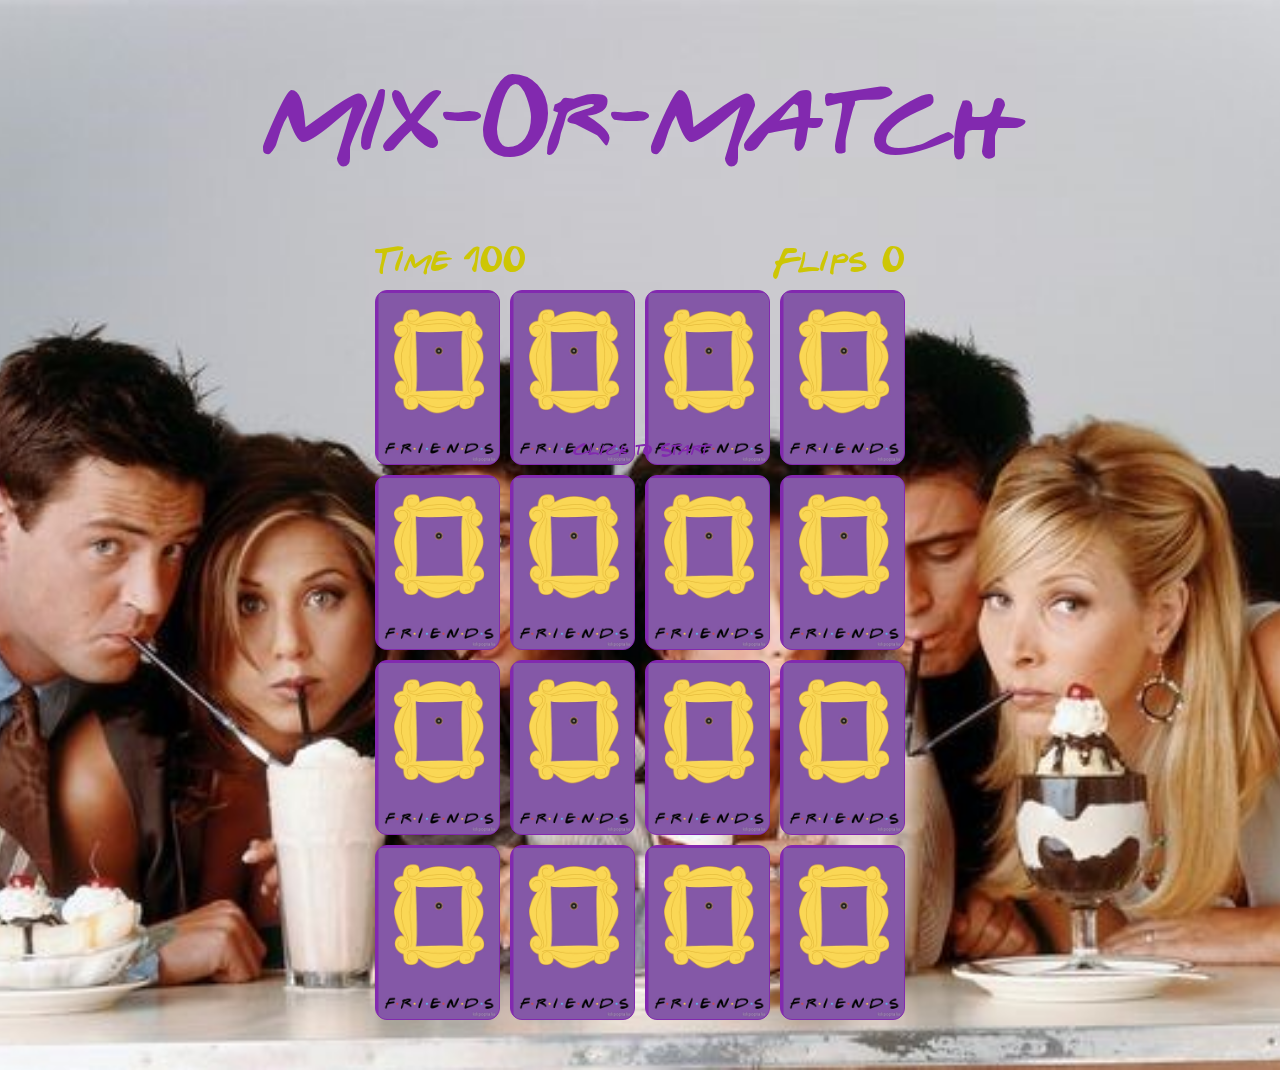
==== Mix-Or-Match/index.html @ 192dddb1 "Add files via upload" ====
<!DOCTYPE html>
<html lang="en">
<head>
  <meta charset="UTF-8">
  <meta name="viewport" content="width=device-width, initial-scale=1.0">
  <meta http-equiv="X-UA-Compatible" content="ie=edge">
  <link href="styles.css" rel="stylesheet">
  <script src="script.js" async></script>
  <title>Mix-Or-Match</title>
</head>
<body>
  <h1 class="page-title">Mix-Or-Match</h1>
  <div class="overlay-text visible">
    Click to Start
  </div>
  <div id="game-over-text" class="overlay-text">
    GAME OVER
    <span class="overlay-text-small">Click to Restart</span>
  </div>
  <div id="victory-text" class="overlay-text">
    VICTORY
    <span class="overlay-text-small">Click to Restart</span>
  </div>

  <div class="game-container">
    <div class="game-info-container">
      <div class="game-info">
        Time <span id="time-remaining">100</span>
      </div>
      <div class="game-info">
        Flips <span id="flips">0</span>
      </div>
    </div>
    <div class="card">
      <div class="card-back card-face">
        
        <img class="door" src="Assets/Images/download.jpg">
      </div>
      <div class="card-front card-face">
        <img class="card-value" src="Assets/Images/ross.jpg">
      </div>
    </div>
    <div class="card">
      <div class="card-back card-face">
        <img class="door" src="Assets/Images/download.jpg">
      </div>
      <div class="card-front card-face">
        <img class="card-value" src="Assets/Images/ross.jpg">
      </div>
    </div>
    <div class="card">
      <div class="card-back card-face">
        <img class="door" src="Assets/Images/download.jpg">
      </div>
      <div class="card-front card-face">
        
        <img class="card-value" src="Assets/Images/all.jpg">
      </div>
    </div>
    <div class="card">
      <div class="card-back card-face">
       
        <img class="door" src="Assets/Images/download.jpg">
      </div>
      <div class="card-front card-face">
    
        <img class="card-value" src="Assets/Images/all.jpg">
      </div>
    </div>
    <div class="card">
      <div class="card-back card-face">
        
        <img class="door" src="Assets/Images/download.jpg">
      </div>
      <div class="card-front card-face">
        
        <img class="card-value" src="Assets/Images/fibi.jpg">
      </div>
    </div>
    <div class="card">
      <div class="card-back card-face">
        
        <img class="door" src="Assets/Images/download.jpg">
      </div>
      <div class="card-front card-face">
        
        <img class="card-value" src="Assets/Images/fibi.jpg">
      </div>
    </div>
    <div class="card">
      <div class="card-back card-face">
        
        <img class="door" src="Assets/Images/download.jpg">
      </div>
      <div class="card-front card-face">
       
        <img class="card-value" src="Assets/Images/jc.jpg">
      </div>
    </div>
    <div class="card">
      <div class="card-back card-face">
        
        <img class="door" src="Assets/Images/download.jpg">
      </div>
      <div class="card-front card-face">
        
        <img class="card-value" src="Assets/Images/jc.jpg">
      </div>
    </div>
    <div class="card">
      <div class="card-back card-face">
        
        <img class="door" src="Assets/Images/download.jpg">
      </div>
      <div class="card-front card-face">
        
        <img class="card-value" src="Assets/Images/jenice.jpg">
      </div>
    </div>
    <div class="card">
      <div class="card-back card-face">
        
        <img class="door" src="Assets/Images/download.jpg">
      </div>
      <div class="card-front card-face">
       
        <img class="card-value" src="Assets/Images/jenice.jpg">
      </div>
    </div>
    <div class="card">
      <div class="card-back card-face">
       
        <img class="door" src="Assets/Images/download.jpg">
      </div>
      <div class="card-front card-face">
        
        <img class="card-value" src="Assets/Images/mc.jpg">
      </div>
    </div>
    <div class="card">
      <div class="card-back card-face">
        
        <img class="door" src="Assets/Images/download.jpg">
      </div>
      <div class="card-front card-face">
       
        <img class="card-value" src="Assets/Images/mc.jpg">
      </div>
    </div>
    <div class="card">
      <div class="card-back card-face">
       
        <img class="door" src="Assets/Images/download.jpg">
      </div>
      <div class="card-front card-face">
        
        <img class="card-value" src="Assets/Images/monica.jpg">
      </div>
    </div>
    <div class="card">
      <div class="card-back card-face">
        
        <img class="door" src="Assets/Images/download.jpg">
      </div>
      <div class="card-front card-face">
        
        <img class="card-value" src="Assets/Images/monica.jpg">
      </div>
    </div>
    <div class="card">
      <div class="card-back card-face">
       
        <img class="door" src="Assets/Images/download.jpg">
      </div>
      <div class="card-front card-face">
        
        <img class="card-value" src="Assets/Images/rachel.jpg">
      </div>
    </div>
    <div class="card">
      <div class="card-back card-face">
        
        <img class="door" src="Assets/Images/download.jpg">
      </div>
      <div class="card-front card-face">
        
        <img class="card-value" src="Assets/Images/rachel.jpg">
      </div>
    </div>
  </div>




</body>
</html>
---- Mix-Or-Match/styles.css ----
@font-face {
    font-family: "Creepy";
    src: url("Assets/Fonts/GABRWFFR.TTF") format("woff"),
         url("Assets/Fonts/GABRWFFR.TTF") format("woff2");
}

@font-face {
    font-family: "Lunacy";
    src: url("Assets/Fonts/GABRWFFR.TTF") format("woff"),
         url("Assets/Fonts/GABRWFFR.TTF") format("woff2");
}

* {
  box-sizing: border-box;
}

html {
  min-height: 100vh;
  cursor: url(Assets/Cursors/Red\ Cursor\ Pack.cur), auto;
  font-family: Lunacy;
}

body {
  margin: 0;
  background-image: url('Assets/Images/background.jpg');
  background-size: cover;
  background-position: center;
  background-repeat: no-repeat;
}

.page-title {
  color: #8229af;
  font-family: Creepy, serif;
  font-weight: normal;
  text-align: center;
  font-size: 6em;
}

.game-info-container {
  grid-column: 1 / -1;
  display: flex;
  justify-content: space-between;
}

.game-info {
  color: #cdc604;
  font-size: 2em;
}

.game-container {
  margin: 50px auto;
  display: grid;
  grid-template-columns: repeat(4, auto);
  grid-gap: 10px;
  justify-content: center;
  perspective: 500px;
}

.card {
  position: relative;
  cursor: url("Assets/Cursors/Red\ Cursor\ Pack.cur"), auto;
  height: 175px;
  width: 125px;
}

.card-face {
  position: absolute;
  display: flex;
  justify-content: center;
  align-items: center;
  width: 100%;
  height: 100%;
  border-radius: 12px;
  border-width: 1px;
  border-style: solid;
  overflow: hidden;
  transition: transform 500ms ease-in-out;
  backface-visibility: hidden;
}

.card.visible .card-back {
  transform: rotateY(-180deg); 
}

.card.visible .card-front {
  transform: rotateY(0); 
}

.card.matched .card-front .card-value {
  animation: dance 1s linear infinite 500ms;
}

.card-back {
  background-color: #8229af;
  border-color: #8229af;
  transform: rotateY(0); 
}



.card-face:hover .cob-web {
  width: 52px;
  height: 52px;
}


.door {
  position: relative;
  max-width: 100%;
  max-height: 100%;
  transform: translate(1.5px,2px);
}

.card-back:hover .door {
  transform: translateY(0);
}

.card-value {
  position: absolute;
  max-width: 100%;
  max-height: 100%;
  transition: transform 100ms ease-in-out;
  transform: scale(.9);
}

.card-front:hover .card-value {
  transform: scale(1);
}

.card-front {
  background-color:  rgb(247, 245, 245);
  border-color: #333;
  transform: rotateY(180deg);
}

.overlay-text {
  top: 0;
  left: 0;
  right: 0;
  bottom: 0;
  z-index: 100;
  display: none;
  position: fixed;
  justify-content: center;
  align-items: center;
  flex-direction: column;
  color: #8229af;
  font-family: Creepy, serif;
  transition: background-color 500ms, font-size 500ms;
}

.overlay-text-small {
  font-size: .3em;
}

.overlay-text.visible {
  display: flex;
  animation: overlay-grow 500ms forwards;
}

@keyframes dance {
  0%, 100% {
    transform: rotate(0)
  }
  25% {
    transform: rotate(-30deg)
  }
  75% {
    transform: rotate(30deg)
  }
}

@keyframes overlay-grow {
  from {
    background-color: rgba(0, 0, 0, 0);
    font-size: 0;
  }
  to {
    background-color: rgba(0, 0, 0, .8);
    font-size: 10em;
  }
}

@media (max-width: 600px) {
  .game-container {
    grid-template-columns: repeat(2, auto)
  }

  .game-info-container {
    flex-direction: column;
    align-items: center;
  }
}
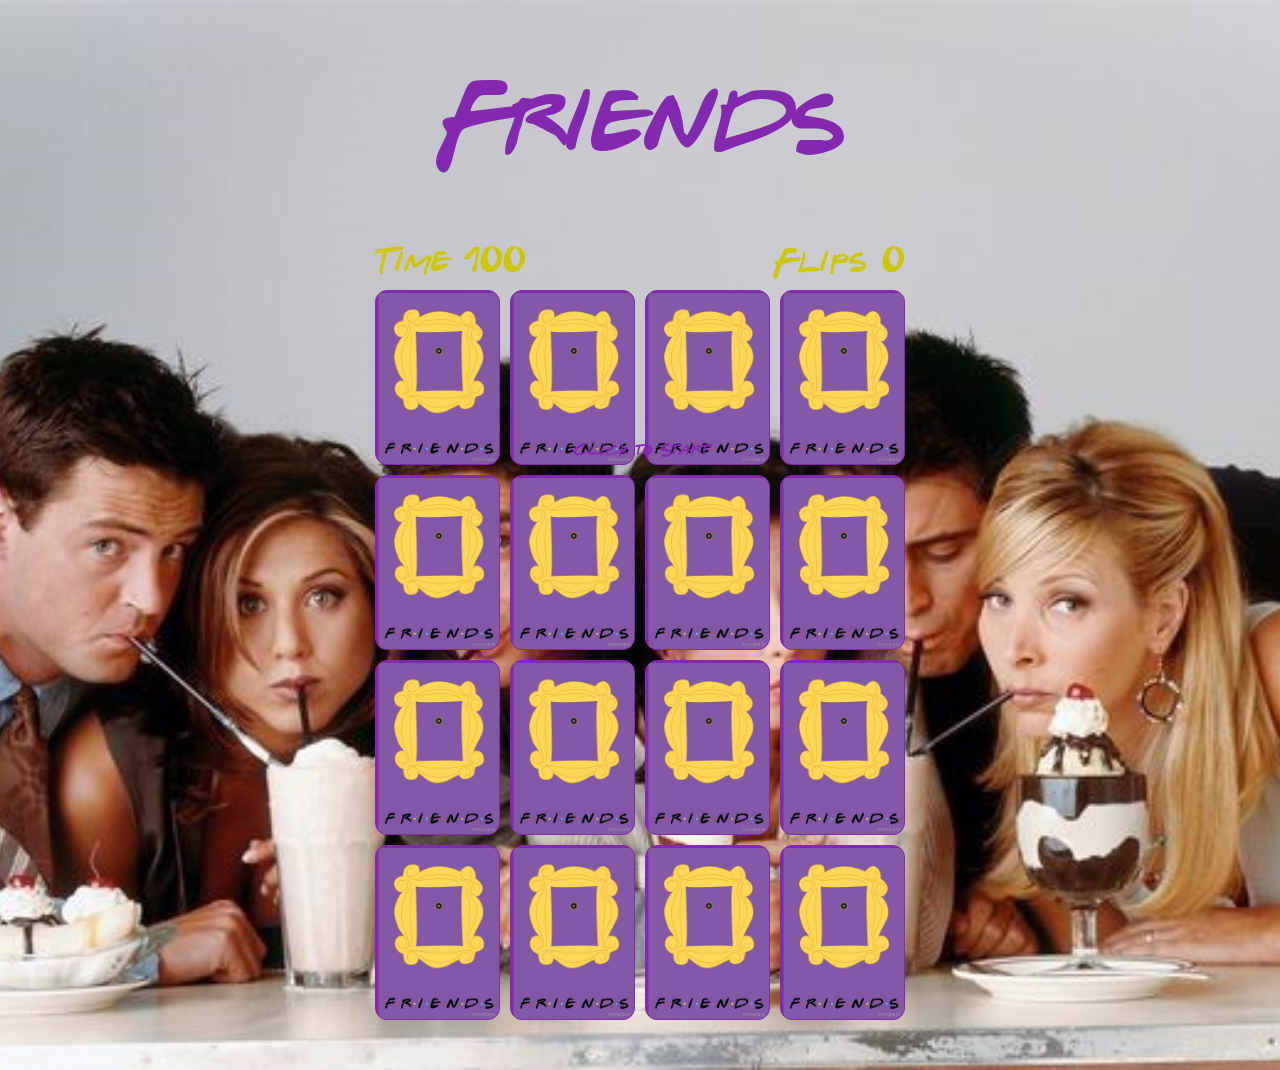
==== commit c7f33163: "Dodavanje The Office buttona" ====
--- a/Mix-Or-Match/index.html
+++ b/Mix-Or-Match/index.html
@@ -6,10 +6,10 @@
   <meta http-equiv="X-UA-Compatible" content="ie=edge">
   <link href="styles.css" rel="stylesheet">
   <script src="script.js" async></script>
-  <title>Mix-Or-Match</title>
+  <title>Friends Memory Game</title>
 </head>
 <body>
-  <h1 class="page-title">Mix-Or-Match</h1>
+  <h1 class="page-title">Friends</h1>
   <div class="overlay-text visible">
     Click to Start
   </div>
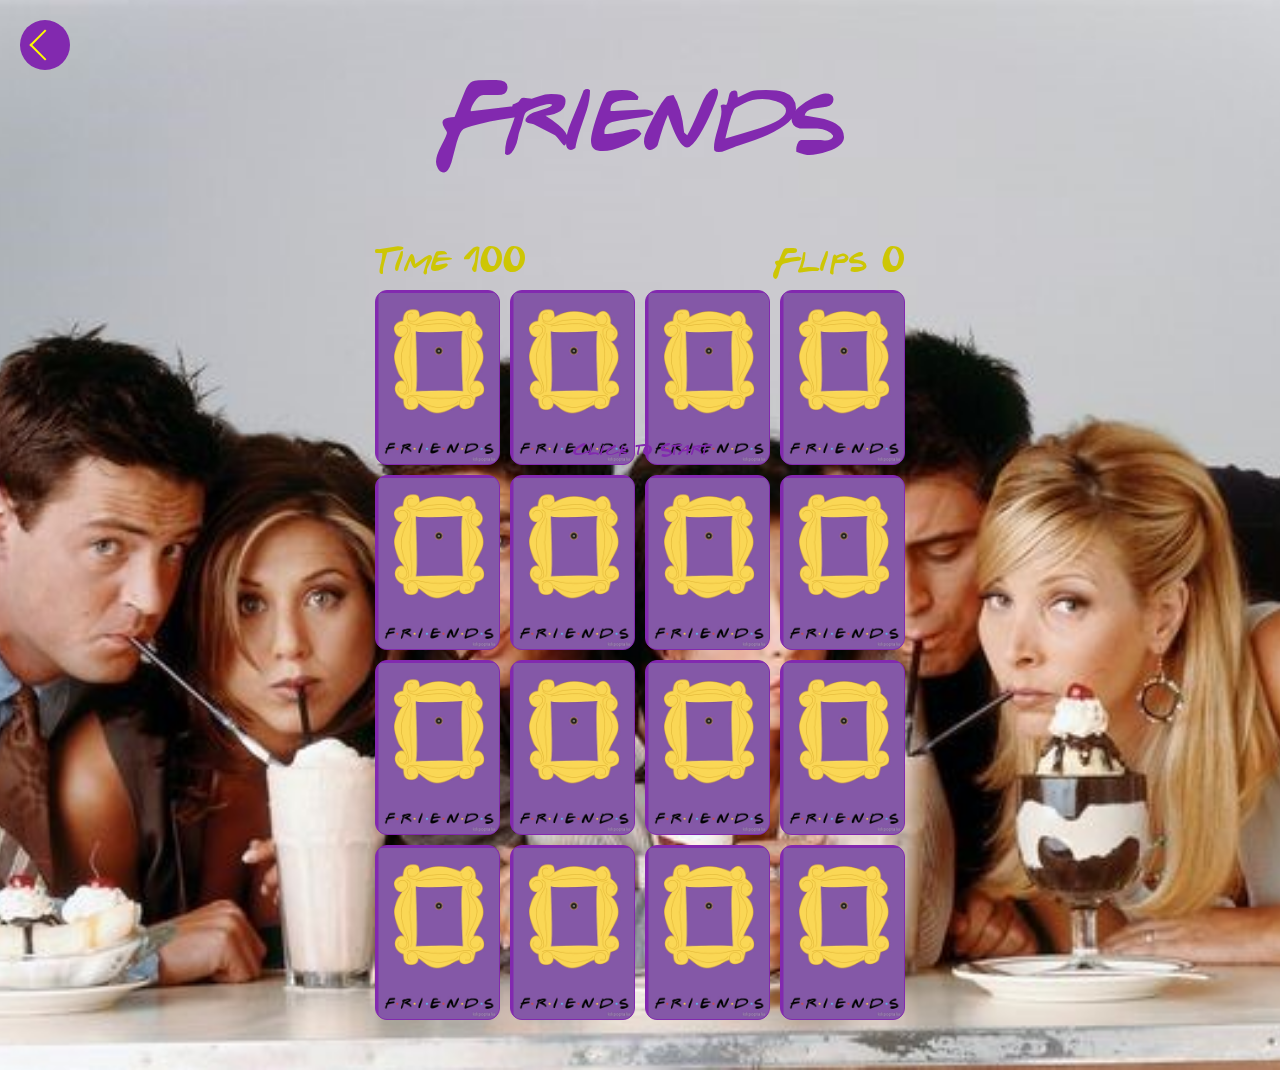
==== commit 772bae70: "Dodavanje ModernFamily button-a" ====
--- a/Mix-Or-Match/index.html
+++ b/Mix-Or-Match/index.html
@@ -190,6 +190,7 @@
   </div>
 
 
+  <a href="main.html" class="back-button"></a>
 
 
 </body>
--- a/Mix-Or-Match/styles.css
+++ b/Mix-Or-Match/styles.css
@@ -26,6 +26,29 @@
   background-size: cover;
   background-position: center;
   background-repeat: no-repeat;
+}
+
+.back-button {
+  position: absolute;
+  top: 20px;
+  left: 20px;
+  width: 50px;
+  height: 50px;
+  background-color: #8229af; 
+  border-radius: 50%;
+  transform: rotate(45deg); 
+}
+
+.back-button::before {
+  content: '';
+  position: absolute;
+  top: 50%;
+  left: 50%;
+  transform: translate(-50%, -50%);
+  width: 20px;
+  height: 20px;
+  border-left: 2px solid rgb(255, 251, 0);
+  border-bottom: 2px solid rgb(255, 251, 0);
 }
 
 .page-title {
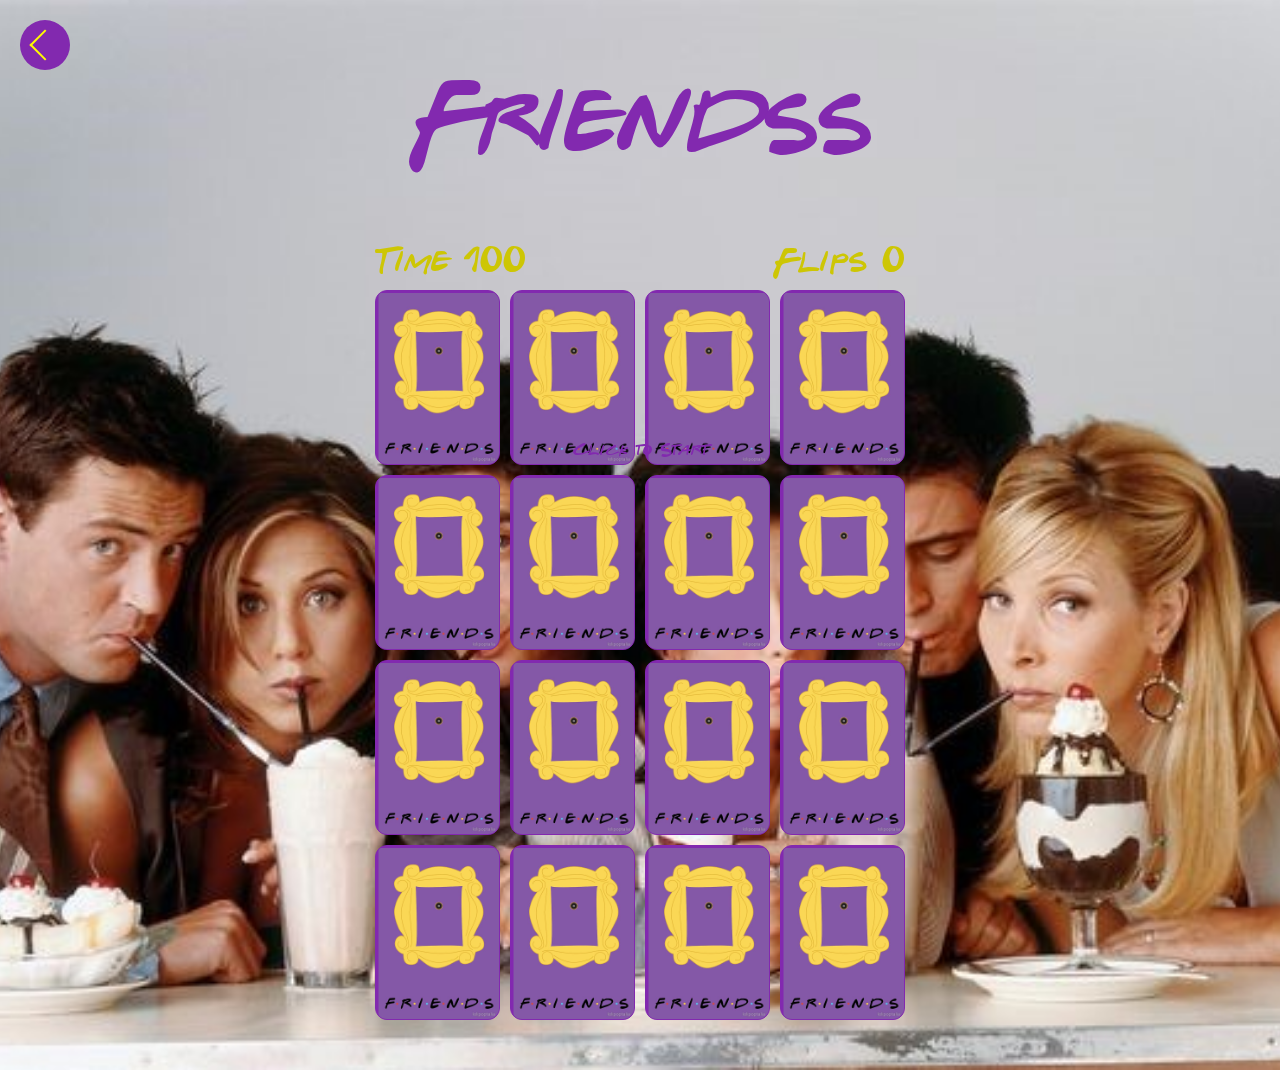
==== commit 491af576: "Promene" ====
--- a/Mix-Or-Match/index.html
+++ b/Mix-Or-Match/index.html
@@ -9,7 +9,7 @@
   <title>Friends Memory Game</title>
 </head>
 <body>
-  <h1 class="page-title">Friends</h1>
+  <h1 class="page-title">Friendss</h1>
   <div class="overlay-text visible">
     Click to Start
   </div>
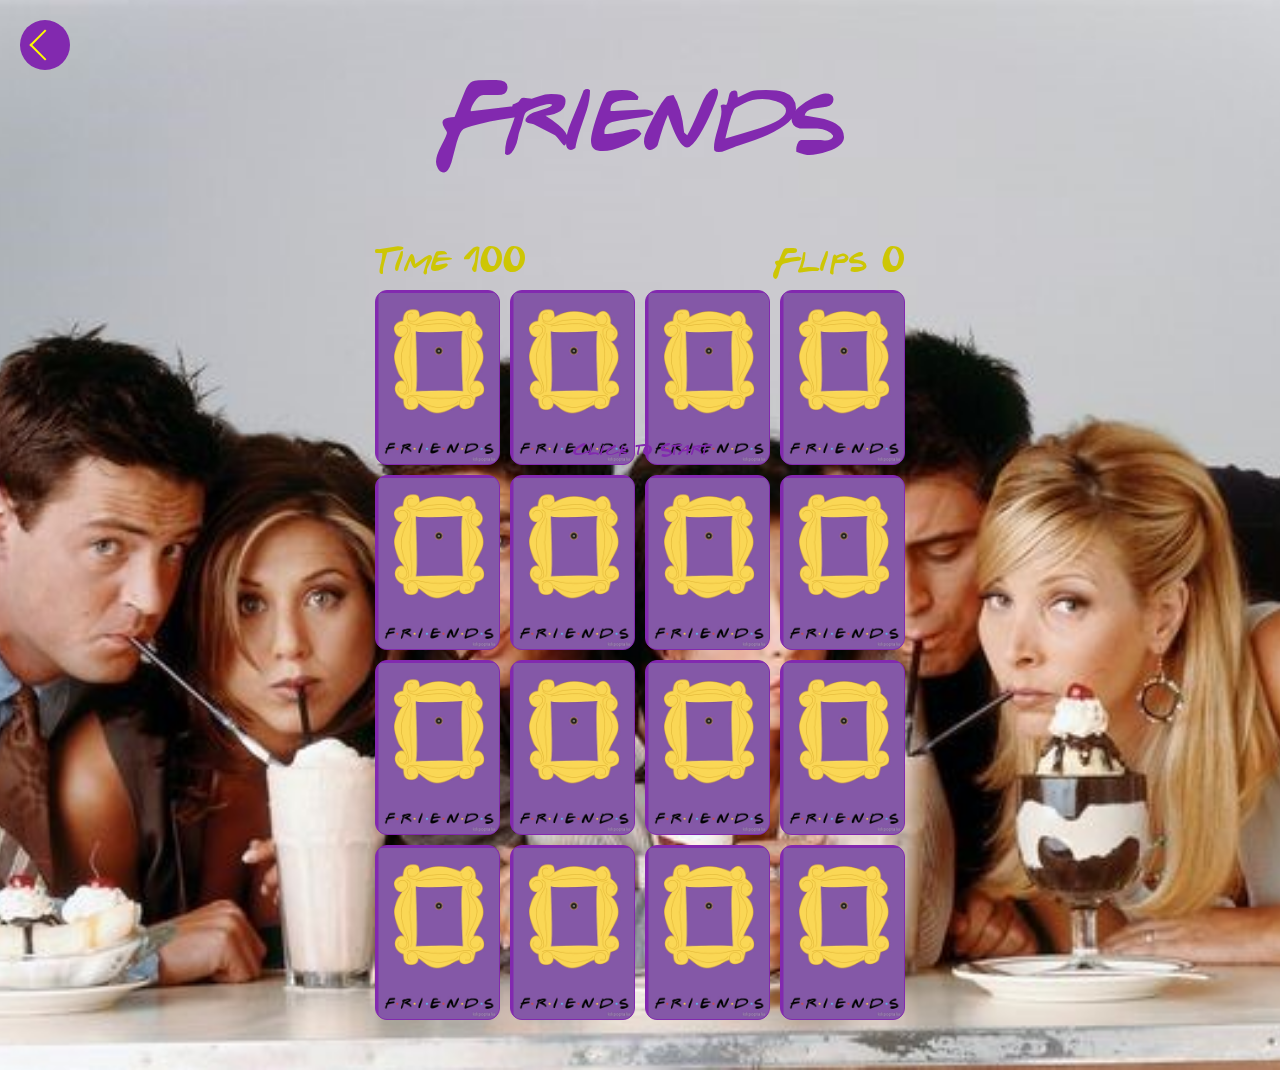
==== commit 1e12cce5: "Uredjivanje kartica" ====
--- a/Mix-Or-Match/index.html
+++ b/Mix-Or-Match/index.html
@@ -9,7 +9,7 @@
   <title>Friends Memory Game</title>
 </head>
 <body>
-  <h1 class="page-title">Friendss</h1>
+  <h1 class="page-title">Friends</h1>
   <div class="overlay-text visible">
     Click to Start
   </div>
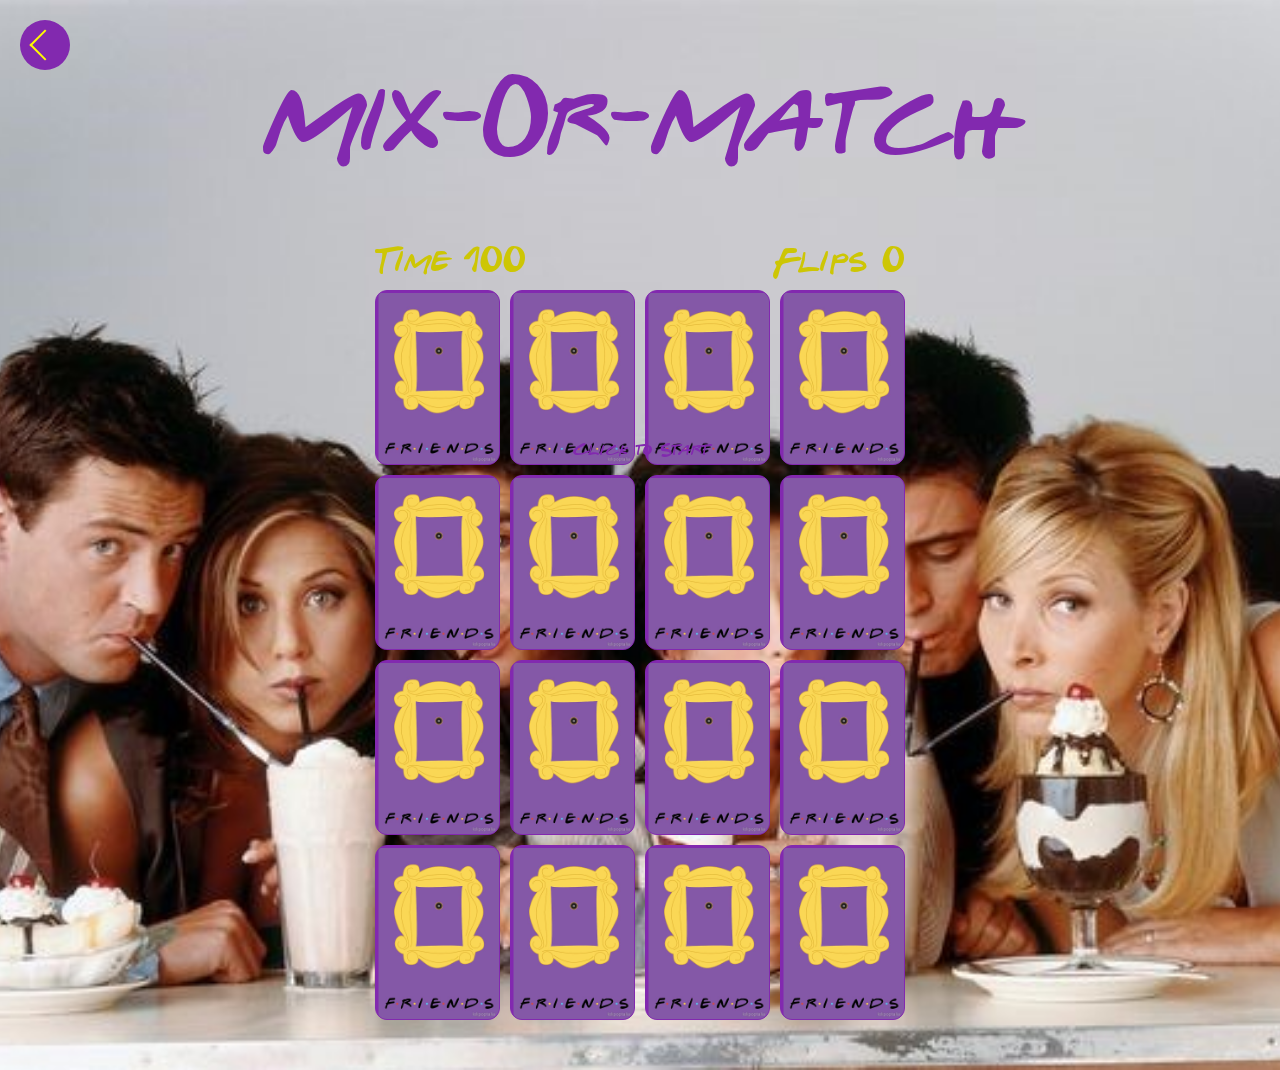
==== commit d568737a: "Animacija okretanja karata" ====
--- a/Mix-Or-Match/index.html
+++ b/Mix-Or-Match/index.html
@@ -6,10 +6,10 @@
   <meta http-equiv="X-UA-Compatible" content="ie=edge">
   <link href="styles.css" rel="stylesheet">
   <script src="script.js" async></script>
-  <title>Friends Memory Game</title>
+  <title> Memory Game</title>
 </head>
 <body>
-  <h1 class="page-title">Friends</h1>
+  <h1 class="page-title">Mix-Or-Match</h1>
   <div class="overlay-text visible">
     Click to Start
   </div>
--- a/Mix-Or-Match/styles.css
+++ b/Mix-Or-Match/styles.css
@@ -1,3 +1,9 @@
+/*
+  CSS stilovi za Friends Memory Game.
+  Ovde su definisani stilovi za naslov, pozadinsku sliku, fontove i animacije.
+  Prilagođeno za desktop i mobilne uređaje.
+*/
+
 @font-face {
     font-family: "Creepy";
     src: url("Assets/Fonts/GABRWFFR.TTF") format("woff"),
@@ -50,6 +56,10 @@
   border-left: 2px solid rgb(255, 251, 0);
   border-bottom: 2px solid rgb(255, 251, 0);
 }
+.back-button:hover {
+  transform: rotate(90deg); 
+}
+
 
 .page-title {
   color: #8229af;
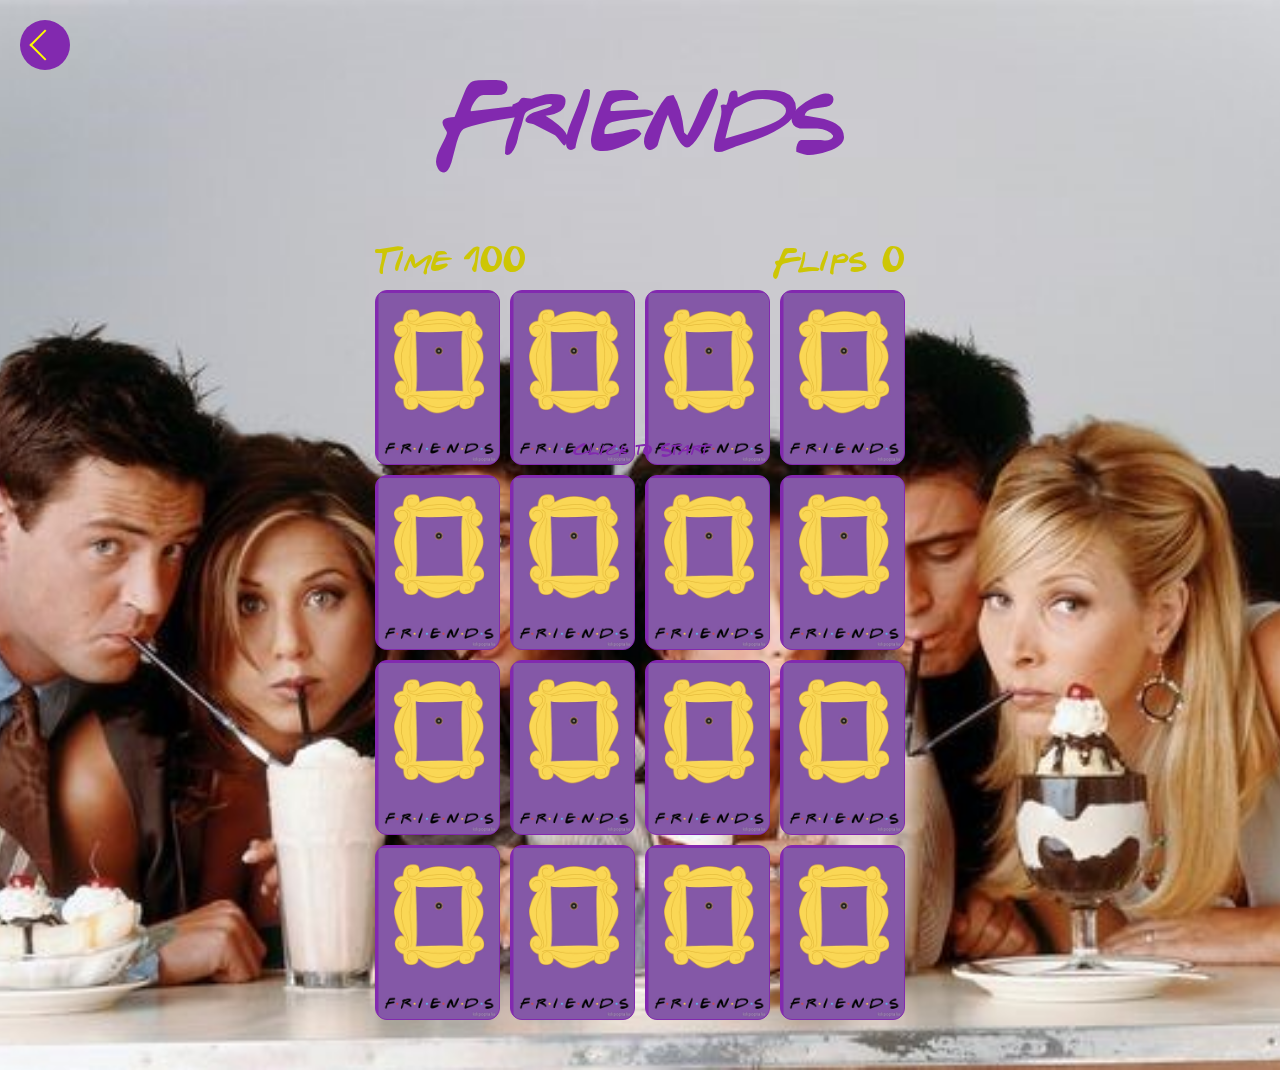
==== commit 24dd1595: "Jos neka usavrsavanja" ====
--- a/Mix-Or-Match/index.html
+++ b/Mix-Or-Match/index.html
@@ -6,10 +6,10 @@
   <meta http-equiv="X-UA-Compatible" content="ie=edge">
   <link href="styles.css" rel="stylesheet">
   <script src="script.js" async></script>
-  <title> Memory Game</title>
+  <title> Friends Memory Game</title>
 </head>
 <body>
-  <h1 class="page-title">Mix-Or-Match</h1>
+  <h1 class="page-title">Friends</h1>
   <div class="overlay-text visible">
     Click to Start
   </div>
